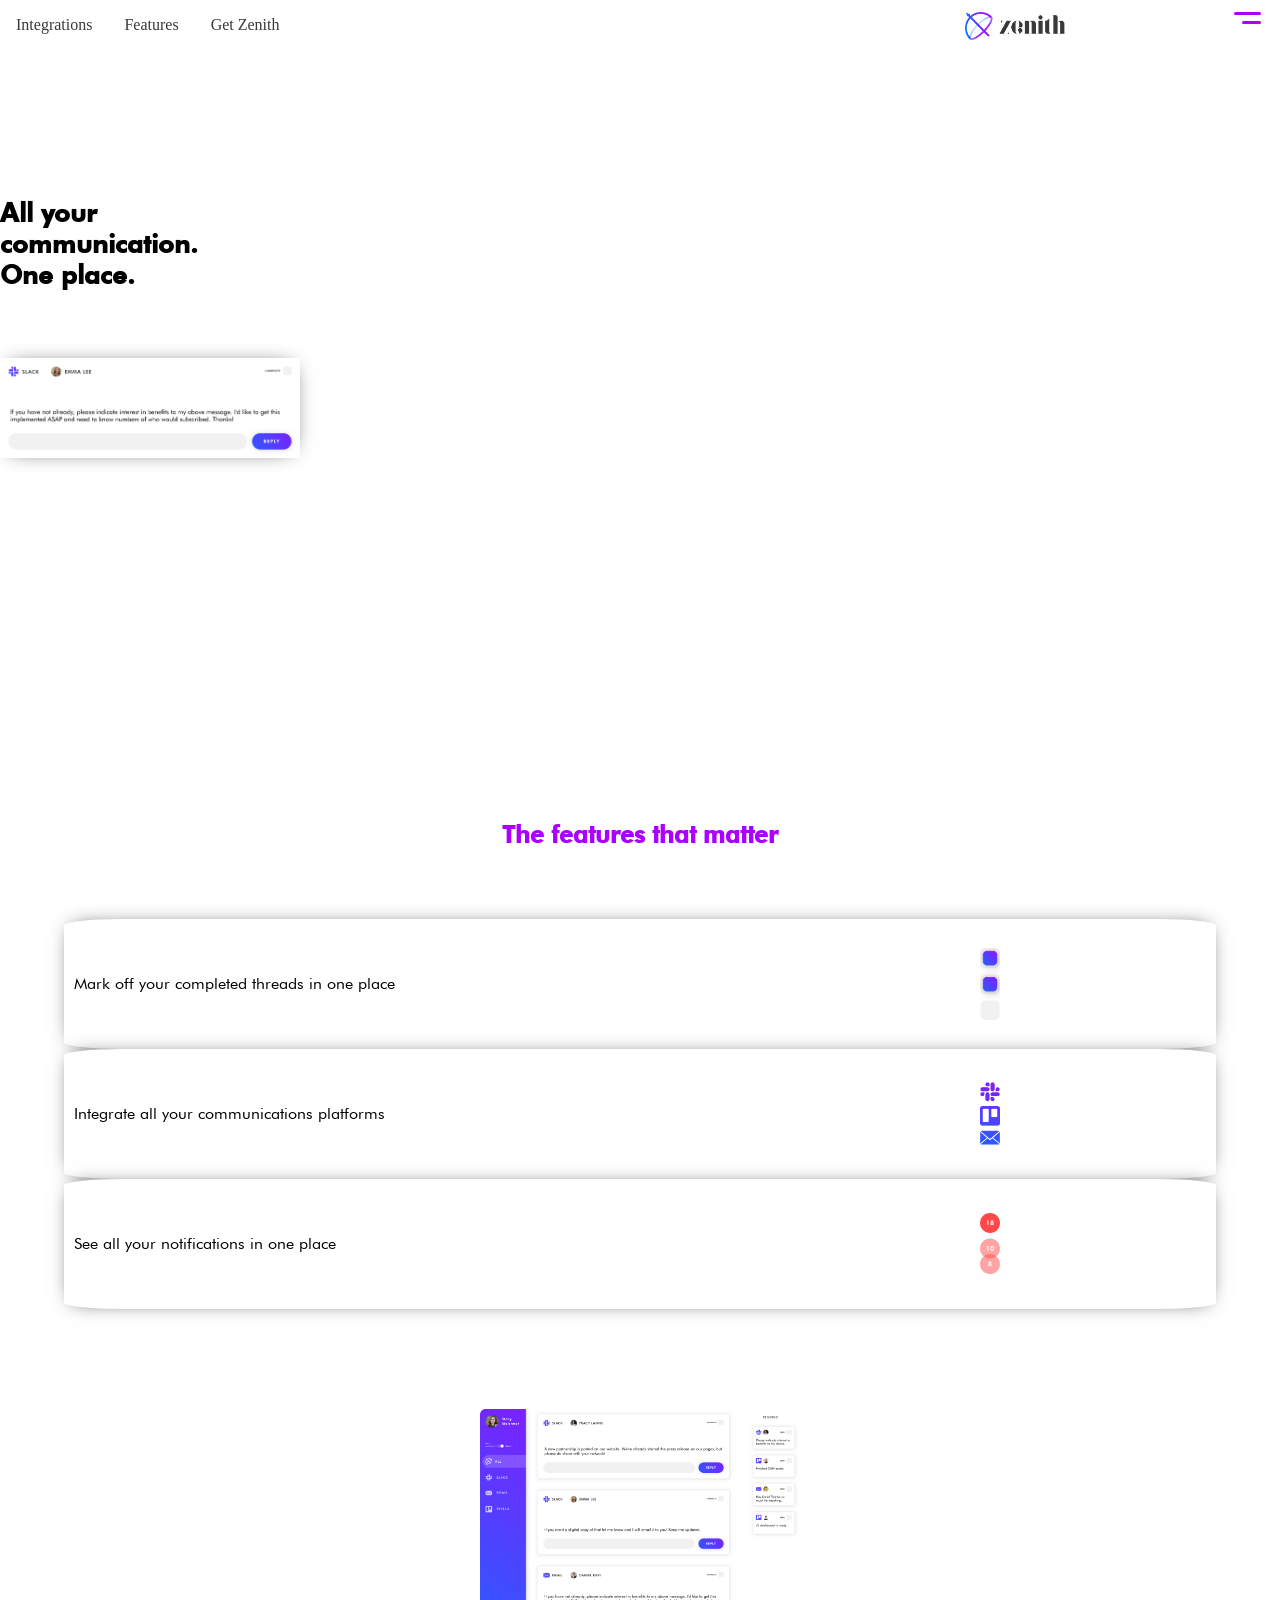
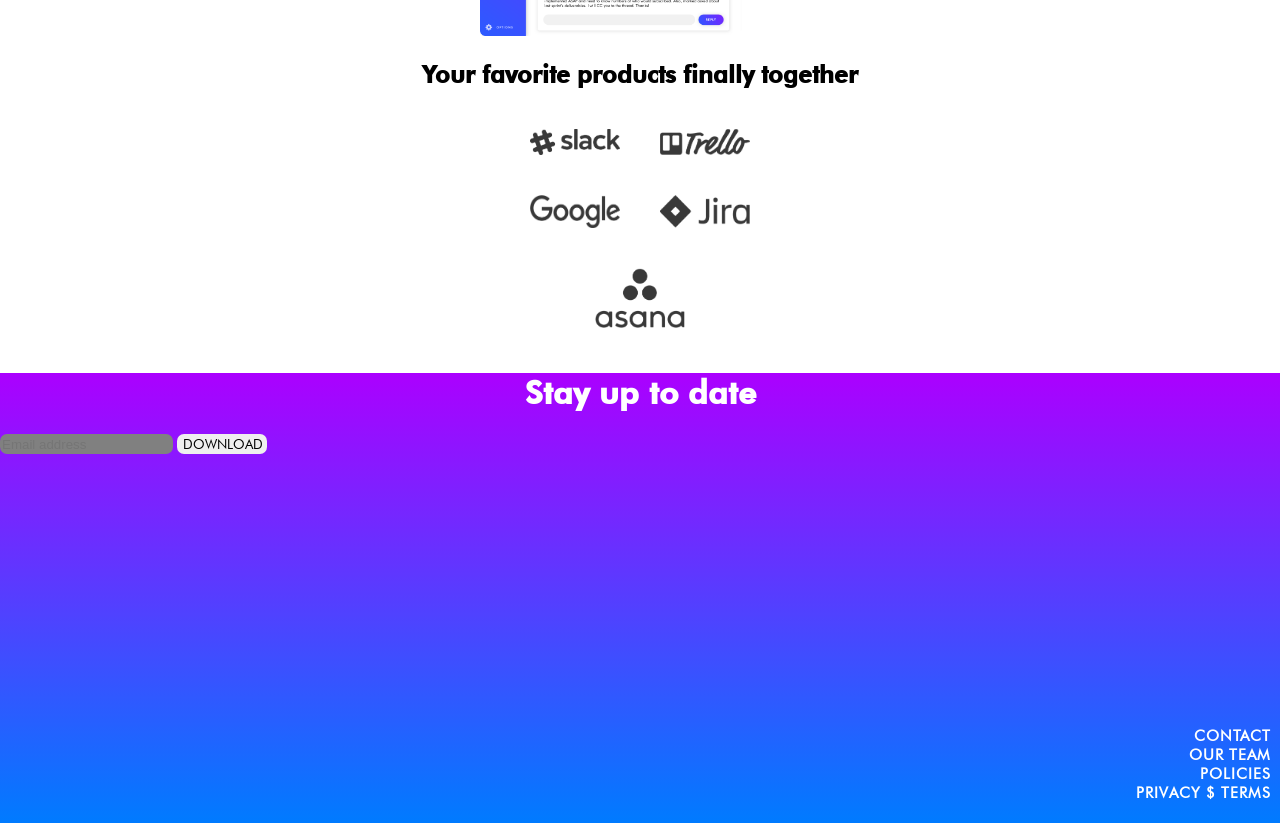
==== index.html @ c6f6fc28 "background image problem" ====
<!DOCTYPE html>
<html lang="en">
<head>
    <meta charset="UTF-8">
    <meta name="viewport" content="width=device-width, initial-scale=1.0">
    <title>Zenith Landing Page</title>
    <link href="style.css" rel="stylesheet">
    <script src="script.js" defer></script>
</head>

<body>
    <!-- NavBar start -->
    <nav class="navbar">
        <div class="navbar_brand-title"></div>  
        <a href="#" class="navbar_toggle">
            <img class="navbar_logo" src="Images-fonts/zenith-logo.png">
            <span class="navbar_bar"></span>
            <span id="navbar_bar2" class="navbar_bar"></span>
        </a>
        <div class="navbar_links">
            <ul>
                <li><a href="#">Integrations</a></li>
                <li><a href="#">Features</a></li>
                <li><a href="#">Get Zenith</a></li>

            </ul>
        </div>

    </nav>
    <!-- NavBar end -->

    <div class="hero">
        <div class="hero_title"> <h1>All your<br> communication. <br> One place. </h1> </div>
        <img class="hero_card" src="Images-fonts/inbound-card.png">
    </div>

    <section class="cards">
      <h2 class="cards_title">The features that matter</h2>
        <div class="cards_parent">
            <div class="cards_card"> <p>Mark off your completed threads in one place</p> <img src="Images-fonts/features-checkboxes.png" alt="checkbox"> </div>
            <div class="cards_card"> <p>Integrate all your communications platforms</p> <img src="Images-fonts/features-integrations.png" alt="integration icons"></div>
            <div class="cards_card"><p>See all your notifications in one place</p> <img src="Images-fonts/features-notifications.png" alt="notifications icons"></div>
            <div class="cards_picture"><img class="cards_picture" src="Images-fonts/zenith-dasboard.png"></div>
        </div> 
    </section>
    
    <h2 class="brand_title"> Your favorite products finally together</h2>

    <section class="brands">
       
            <div class="brands_div">
                <div class="parent_icon1">
                   <img class="brand_icon" src="Images-fonts/slack-full.png" alt="slack">
                   <img class="brand_icon" src="Images-fonts/trello.png" alt="trello">
                </div>

                <div class="parent_icon2">
                    <img class="brand_icon" src="Images-fonts/google.png" alt="google">
                    <img class="brand_icon" src="Images-fonts/jira.png" alt="Jira">
                </div>

                <img class="brand_icon5" src="Images-fonts/asana.png" alt="asana">

         
             </div>
        
       
    </section>

    <footer class="footer">
        <h1 class="footer_title">Stay up to date</h1>
        <form class="footer_form" action="email">
            <label for="email"></label>
            <input type="email"  class="footer_email" name="email" placeholder="Email address">

            <label  for="button"></label>
            <input value="DOWNLOAD" type="submit" class="footer_button" name="button" placeholder="DOWNLOAD">
        </form>
            <div class="footer_parent">
                <ul class="footer_links">
                    <li><a href="#">CONTACT</a></li>
                    <li><a href="#">OUR TEAM</a></li>
                    <li><a href="#">POLICIES</a></li>
                    <li><a href="#">PRIVACY $ TERMS</a></li>

                </ul>
            </div>
    </footer>
</body>
</html>
---- style.css ----
@font-face {
  src: url(Images-fonts/futura-heavy.ttf);
  font-family: heavy;
}

@font-face {
  src: url(Images-fonts/futura-book.ttf);
  font-family: book;
}

* {
  -webkit-box-sizing: border-box;
          box-sizing: border-box;
}

body {
  margin: 0;
  padding: 0;
}

.navbar {
  display: -webkit-box;
  display: -ms-flexbox;
  display: flex;
  -webkit-box-align: center;
      -ms-flex-align: center;
          align-items: center;
}

.navbar .navbar_logo {
  width: 100px;
  position: absolute;
  right: 200px;
}

.navbar .navbar_toggle {
  position: absolute;
  top: 0.75rem;
  right: 15px;
  display: -webkit-box;
  display: -ms-flexbox;
  display: flex;
  -webkit-box-orient: vertical;
  -webkit-box-direction: normal;
      -ms-flex-direction: column;
          flex-direction: column;
  -webkit-box-pack: justify;
      -ms-flex-pack: justify;
          justify-content: space-between;
  width: 31px;
  height: 12px;
}

.navbar .navbar_toggle .navbar_bar {
  margin-left: 0px;
  height: 3px;
  width: 27px;
  background-color: #ab00ff;
  border-radius: 100px;
  margin-left: 0px;
}

.navbar .navbar_toggle #navbar_bar2 {
  width: 19px;
  position: relative;
  left: 8px;
}

.navbar .brand-title {
  font-size: 1.5rem;
  margin: 0.5rem;
}

.navbar .navbar_links li:hover {
  background-color: #ab00ff;
}

.navbar .navbar_links ul {
  margin: 0;
  padding: 0;
  display: -webkit-box;
  display: -ms-flexbox;
  display: flex;
}

.navbar .navbar_links ul li {
  list-style: none;
}

.navbar .navbar_links ul li a {
  text-decoration: none;
  color: #393939;
  padding: 1rem;
  display: block;
}

@media (max-width: 400px) {
  .navbar_links {
    display: none;
  }
  .navbar {
    -webkit-box-orient: vertical;
    -webkit-box-direction: normal;
        -ms-flex-direction: column;
            flex-direction: column;
    -webkit-box-align: start;
        -ms-flex-align: start;
            align-items: flex-start;
  }
  .navbar .navbar_links {
    width: 100%;
  }
  .navbar .navbar_links ul {
    -webkit-box-orient: vertical;
    -webkit-box-direction: normal;
        -ms-flex-direction: column;
            flex-direction: column;
    width: 100%;
  }
  .navbar .navbar_links ul li {
    text-align: center;
  }
  .navbar .navbar_links ul li a {
    padding: 0.5rem 1rem;
  }
  .navbar .navbar_links.active {
    display: -webkit-box;
    display: -ms-flexbox;
    display: flex;
  }
}

@media (min-width: 550px) {
  .navbar_toggle {
    display: none;
  }
  .navbar_links {
    display: -webkit-box;
    display: -ms-flexbox;
    display: flex;
  }
}

.hero {
  background-image: url("./Images-fonts/hero-bg-texture.png");
  width: 100%;
  height: 500px;
}

.hero .hero_title {
  padding-top: 130px;
  font-size: 13px;
  font-family: heavy;
}

.hero .hero_card {
  width: 300px;
  height: 100px;
  margin-top: 50px;
  -webkit-box-shadow: 0 0 20px -10px;
          box-shadow: 0 0 20px -10px;
}

.brand_title {
  font-family: heavy;
  text-align: center;
}

.cards {
  padding-top: 250px;
}

.cards .cards_picture {
  width: 320px;
  margin-top: 50px;
}

.cards .cards_parent {
  display: -webkit-box;
  display: -ms-flexbox;
  display: flex;
  -webkit-box-orient: vertical;
  -webkit-box-direction: normal;
      -ms-flex-direction: column;
          flex-direction: column;
  -webkit-box-align: center;
      -ms-flex-align: center;
          align-items: center;
}

.cards .cards_title {
  text-align: center;
  font-family: heavy;
  color: #ab00ff;
  margin-bottom: 70px;
}

.cards .cards_card {
  display: -ms-grid;
  display: grid;
  -ms-grid-columns: 80% 20%;
      grid-template-columns: 80% 20%;
  border: solid black;
  border-width: 0px;
  border-radius: 5%;
  -webkit-box-shadow: 0 0 20px -10px;
          box-shadow: 0 0 20px -10px;
  background-color: white;
  height: 130px;
  -webkit-box-align: center;
      -ms-flex-align: center;
          align-items: center;
  padding: 10px;
  width: 90%;
  font-family: book;
}

.cards .cards_card img {
  width: 20px;
}

.brands {
  display: -webkit-box;
  display: -ms-flexbox;
  display: flex;
  -webkit-box-pack: center;
      -ms-flex-pack: center;
          justify-content: center;
  text-align: center;
}

.brands .brands_div img {
  width: 130px;
  padding: 20px;
}

.brands .brands_div .parent_icon1 {
  display: -webkit-box;
  display: -ms-flexbox;
  display: flex;
  -webkit-box-orient: horizontal;
  -webkit-box-direction: normal;
      -ms-flex-direction: row;
          flex-direction: row;
}

.brands .brands_div .parent_icon2 {
  display: -webkit-box;
  display: -ms-flexbox;
  display: flex;
  -webkit-box-orient: horizontal;
  -webkit-box-direction: normal;
      -ms-flex-direction: row;
          flex-direction: row;
}

.footer {
  background: -webkit-gradient(linear, left top, left bottom, from(#ab00ff), to(#007bff));
  background: linear-gradient(#ab00ff, #007bff);
  width: 100%;
  height: 450px;
}

.footer .footer_button {
  border: none;
  width: 90px;
  height: 20px;
  font-family: book;
}

.footer .footer_title {
  color: white;
  font-family: heavy;
  text-align: center;
}

.footer .footer_email {
  border: none;
  background-color: grey;
  border-radius: 7px;
  height: 20px;
}

.footer .footer_button {
  border-radius: 7px;
}

.footer .footer_parent {
  height: 82%;
  display: -webkit-box;
  display: -ms-flexbox;
  display: flex;
  -webkit-box-pack: end;
      -ms-flex-pack: end;
          justify-content: flex-end;
}

.footer .footer_parent .footer_links {
  list-style-type: none;
  font-family: book;
  display: -webkit-box;
  display: -ms-flexbox;
  display: flex;
  -webkit-box-orient: vertical;
  -webkit-box-direction: normal;
      -ms-flex-direction: column;
          flex-direction: column;
  -webkit-box-align: end;
      -ms-flex-align: end;
          align-items: flex-end;
  -webkit-box-pack: end;
      -ms-flex-pack: end;
          justify-content: flex-end;
  padding: 5px;
  -ms-flex-item-align: end;
      align-self: flex-end;
}

.footer .footer_parent li a {
  text-decoration: none;
  color: white;
  font-family: "book";
  font-weight: bold;
  font-size: 15px;
  margin: 4px;
  letter-spacing: 1px;
}
/*# sourceMappingURL=style.css.map */
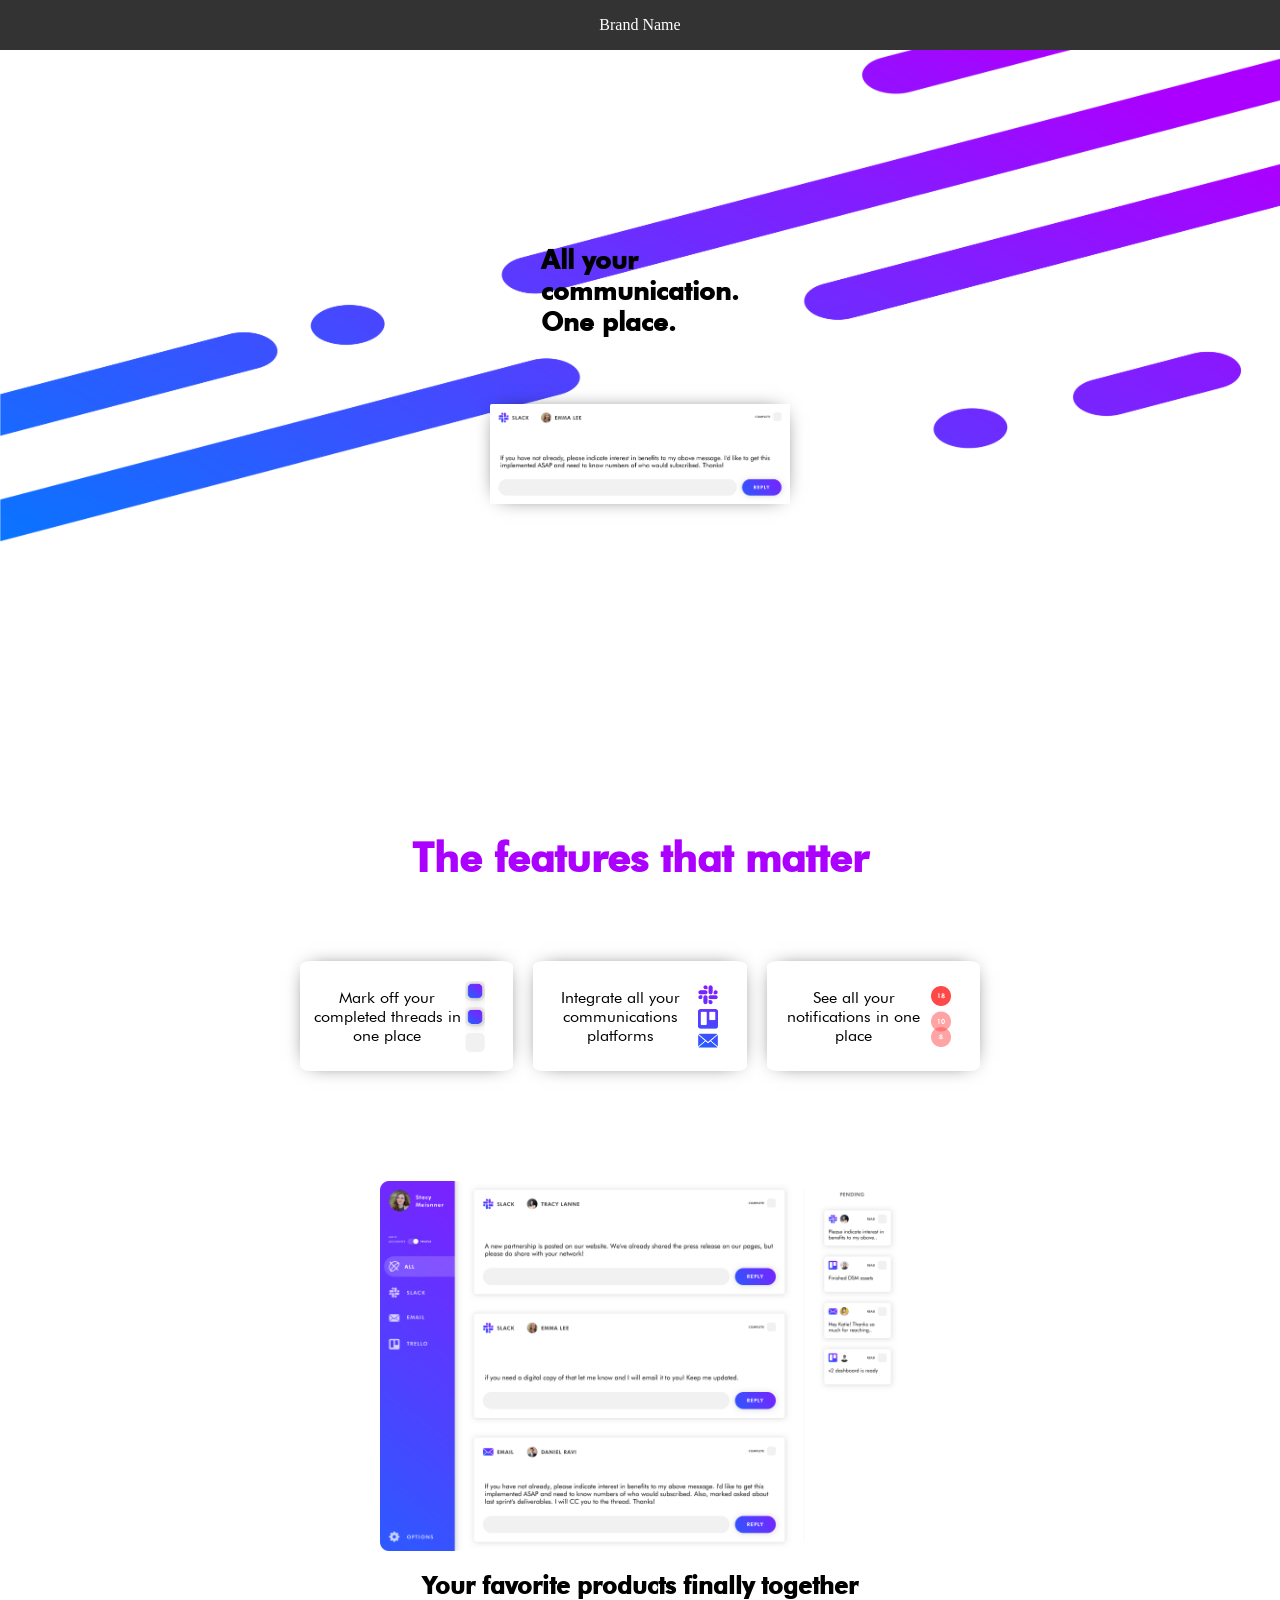
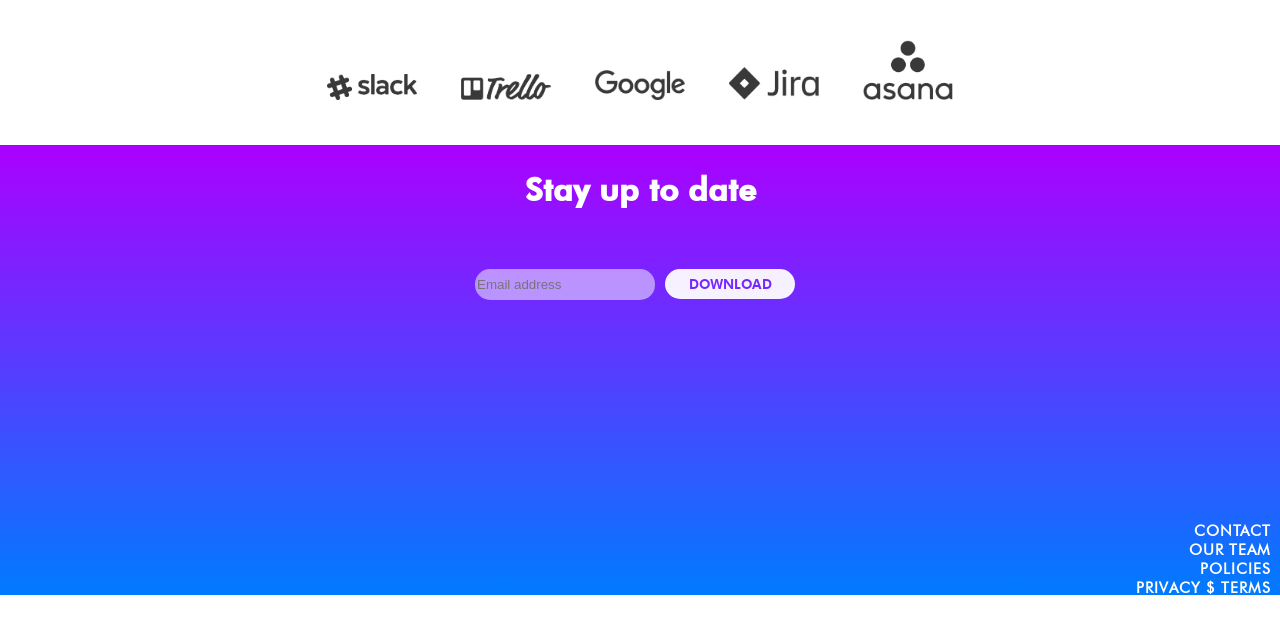
==== commit b84a401d: "navbar issues" ====
--- a/index.html
+++ b/index.html
@@ -1,90 +1,86 @@
-<!DOCTYPE html>
+
 <html lang="en">
-<head>
-    <meta charset="UTF-8">
-    <meta name="viewport" content="width=device-width, initial-scale=1.0">
-    <title>Zenith Landing Page</title>
-    <link href="style.css" rel="stylesheet">
-    <script src="script.js" defer></script>
-</head>
+    <head>
+        <meta charset="UTF-8">
+        <meta name="viewport" content="width=device-width, initial-scale=1.0">
+        <title>Zenith Landing Page</title>
+        <link href="style.css" rel="stylesheet">
+        <script src="script.js" defer></script>
+    </head>
+    
+    <body>
+        <!-- NavBar start -->
 
-<body>
-    <!-- NavBar start -->
-    <nav class="navbar">
-        <div class="navbar_brand-title"></div>  
-        <a href="#" class="navbar_toggle">
-            <img class="navbar_logo" src="Images-fonts/zenith-logo.png">
-            <span class="navbar_bar"></span>
-            <span id="navbar_bar2" class="navbar_bar"></span>
-        </a>
-        <div class="navbar_links">
-            <ul>
-                <li><a href="#">Integrations</a></li>
-                <li><a href="#">Features</a></li>
-                <li><a href="#">Get Zenith</a></li>
-
-            </ul>
-        </div>
-
-    </nav>
-    <!-- NavBar end -->
-
-    <div class="hero">
-        <div class="hero_title"> <h1>All your<br> communication. <br> One place. </h1> </div>
-        <img class="hero_card" src="Images-fonts/inbound-card.png">
-    </div>
-
-    <section class="cards">
-      <h2 class="cards_title">The features that matter</h2>
-        <div class="cards_parent">
-            <div class="cards_card"> <p>Mark off your completed threads in one place</p> <img src="Images-fonts/features-checkboxes.png" alt="checkbox"> </div>
-            <div class="cards_card"> <p>Integrate all your communications platforms</p> <img src="Images-fonts/features-integrations.png" alt="integration icons"></div>
-            <div class="cards_card"><p>See all your notifications in one place</p> <img src="Images-fonts/features-notifications.png" alt="notifications icons"></div>
-            <div class="cards_picture"><img class="cards_picture" src="Images-fonts/zenith-dasboard.png"></div>
-        </div> 
-    </section>
-    
-    <h2 class="brand_title"> Your favorite products finally together</h2>
-
-    <section class="brands">
-       
-            <div class="brands_div">
-                <div class="parent_icon1">
-                   <img class="brand_icon" src="Images-fonts/slack-full.png" alt="slack">
-                   <img class="brand_icon" src="Images-fonts/trello.png" alt="trello">
-                </div>
-
-                <div class="parent_icon2">
-                    <img class="brand_icon" src="Images-fonts/google.png" alt="google">
-                    <img class="brand_icon" src="Images-fonts/jira.png" alt="Jira">
-                </div>
-
-                <img class="brand_icon5" src="Images-fonts/asana.png" alt="asana">
-
-         
-             </div>
-        
-       
-    </section>
-
-    <footer class="footer">
-        <h1 class="footer_title">Stay up to date</h1>
-        <form class="footer_form" action="email">
-            <label for="email"></label>
-            <input type="email"  class="footer_email" name="email" placeholder="Email address">
-
-            <label  for="button"></label>
-            <input value="DOWNLOAD" type="submit" class="footer_button" name="button" placeholder="DOWNLOAD">
-        </form>
-            <div class="footer_parent">
-                <ul class="footer_links">
-                    <li><a href="#">CONTACT</a></li>
-                    <li><a href="#">OUR TEAM</a></li>
-                    <li><a href="#">POLICIES</a></li>
-                    <li><a href="#">PRIVACY $ TERMS</a></li>
-
+        <nav class="navbar">
+            <!-- title -->
+            <p class="brand-title">Brand Name</p>
+            <!-- hamburger menu -->
+            <a href="#" id="toggle-button" class="toggle-button">
+                <!-- spans are used to represent each bar -->
+                <span class="bar"></span>
+                <span class="bar"></span>
+                <span class="bar"></span>
+            </a>
+            <!-- nav-links -->
+            <div class="navbar-links">
+                <ul>
+                    <li><a href="#">Home</a></li>
+                    <li><a href="#">About</a></li>
+                    <li><a href="#">Contact</a></li>
                 </ul>
             </div>
-    </footer>
-</body>
-</html>+        </nav>
+        <!-- NavBar end -->
+    
+        <div class="hero">
+            <div class="hero_title"> <h1>All your<br> communication. <br> One place. </h1> </div>
+            <img class="hero_card" src="Images-fonts/inbound-card.png">
+        </div>
+    
+        <section class="cards">
+          <h2 class="cards_title">The features that matter</h2>
+            <div class="cards_parent">
+                <div class="cards_card"> <p>Mark off your completed threads in one place</p> <img src="Images-fonts/features-checkboxes.png" alt="checkbox"> </div>
+                <div class="cards_card"> <p>Integrate all your communications platforms</p> <img src="Images-fonts/features-integrations.png" alt="integration icons"></div>
+                <div class="cards_card"><p>See all your notifications in one place</p> <img src="Images-fonts/features-notifications.png" alt="notifications icons"></div>
+            </div> 
+             <div class="cards_picture"><img class="cards_picture" src="Images-fonts/zenith-dasboard.png"></div>
+
+        </section>
+        
+        <h2 class="brand_title"> Your favorite products finally together</h2>
+    
+        <section class="brands">
+           
+                <div class="brands_div">
+                    <img class="brand_icon1" src="Images-fonts/slack-full.png" alt="slack">
+                    <img class="brand_icon2" src="Images-fonts/trello.png" alt="trello">
+                    <img class="brand_icon3" src="Images-fonts/google.png" alt="google">
+                    <img class="brand_icon4" src="Images-fonts/jira.png" alt="Jira">
+                    <img class="brand_icon5" src="Images-fonts/asana.png" alt="asana">
+                 </div>
+            
+           
+        </section>
+    
+        <footer class="footer">
+            <h1 class="footer_title">Stay up to date</h1>
+            <form class="footer_form" action="email">
+                <label for="email"></label>
+                <input type="email"  class="footer_email" name="email" placeholder="Email address">
+    
+                <label  for="button"></label>
+                <input value="DOWNLOAD" type="submit" class="footer_button" name="button" placeholder="DOWNLOAD">
+            </form>
+                <div class="footer_parent">
+                    <ul class="footer_links">
+                        <li><a href="#">CONTACT</a></li>
+                        <li><a href="#">OUR TEAM</a></li>
+                        <li><a href="#">POLICIES</a></li>
+                        <li><a href="#">PRIVACY $ TERMS</a></li>
+    
+                    </ul>
+                </div>
+        </footer>
+    </body>
+    </html>
--- a/style.css
+++ b/style.css
@@ -22,127 +22,110 @@
   display: -webkit-box;
   display: -ms-flexbox;
   display: flex;
+  -webkit-box-orient: vertical;
+  -webkit-box-direction: normal;
+      -ms-flex-direction: column;
+          flex-direction: column;
+  -webkit-box-pack: center;
+      -ms-flex-pack: center;
+          justify-content: center;
   -webkit-box-align: center;
       -ms-flex-align: center;
           align-items: center;
-}
-
-.navbar .navbar_logo {
-  width: 100px;
+  background-color: #333;
+  color: white;
+}
+
+.navbar .navbar-title {
+  font-size: 1rem;
+  margin: 1em;
+  margin-right: 3em;
+}
+
+.navbar .navbar-links.active {
+  display: -webkit-box;
+  display: -ms-flexbox;
+  display: flex;
+}
+
+.navbar .navbar-links {
+  width: 100%;
+  display: none;
+}
+
+.navbar .navbar-links a {
+  width: 100%;
+  text-decoration: none;
+  color: white;
+  /* padding: 1rem; */
+  font-size: .75rem;
+}
+
+.navbar .navbar-links .toggle-button {
   position: absolute;
-  right: 200px;
-}
-
-.navbar .navbar_toggle {
-  position: absolute;
-  top: 0.75rem;
-  right: 15px;
-  display: -webkit-box;
-  display: -ms-flexbox;
-  display: flex;
-  -webkit-box-orient: vertical;
-  -webkit-box-direction: normal;
-      -ms-flex-direction: column;
-          flex-direction: column;
-  -webkit-box-pack: justify;
-      -ms-flex-pack: justify;
-          justify-content: space-between;
-  width: 31px;
-  height: 12px;
-}
-
-.navbar .navbar_toggle .navbar_bar {
-  margin-left: 0px;
+  top: 1rem;
+  right: 1rem;
+  display: -webkit-box;
+  display: -ms-flexbox;
+  display: flex;
+  -webkit-box-orient: vertical;
+  -webkit-box-direction: normal;
+      -ms-flex-direction: column;
+          flex-direction: column;
+  -webkit-box-pack: space-evenly;
+      -ms-flex-pack: space-evenly;
+          justify-content: space-evenly;
+  width: 25px;
+  height: 21px;
+}
+
+.navbar .navbar-links .toggle-button .bar {
+  display: inline-block;
   height: 3px;
-  width: 27px;
-  background-color: #ab00ff;
-  border-radius: 100px;
-  margin-left: 0px;
-}
-
-.navbar .navbar_toggle #navbar_bar2 {
-  width: 19px;
-  position: relative;
-  left: 8px;
-}
-
-.navbar .brand-title {
-  font-size: 1.5rem;
-  margin: 0.5rem;
-}
-
-.navbar .navbar_links li:hover {
-  background-color: #ab00ff;
-}
-
-.navbar .navbar_links ul {
-  margin: 0;
-  padding: 0;
-  display: -webkit-box;
-  display: -ms-flexbox;
-  display: flex;
-}
-
-.navbar .navbar_links ul li {
+  width: 100%;
+  background-color: white;
+}
+
+.navbar .navbar-links ul {
+  display: -webkit-box;
+  display: -ms-flexbox;
+  display: flex;
+  -webkit-box-orient: vertical;
+  -webkit-box-direction: normal;
+      -ms-flex-direction: column;
+          flex-direction: column;
+  text-align: center;
+  width: 100%;
+}
+
+.navbar .navbar-links ul li {
   list-style: none;
-}
-
-.navbar .navbar_links ul li a {
-  text-decoration: none;
-  color: #393939;
-  padding: 1rem;
-  display: block;
-}
-
-@media (max-width: 400px) {
-  .navbar_links {
-    display: none;
-  }
-  .navbar {
-    -webkit-box-orient: vertical;
-    -webkit-box-direction: normal;
-        -ms-flex-direction: column;
-            flex-direction: column;
-    -webkit-box-align: start;
-        -ms-flex-align: start;
-            align-items: flex-start;
-  }
-  .navbar .navbar_links {
-    width: 100%;
-  }
-  .navbar .navbar_links ul {
-    -webkit-box-orient: vertical;
-    -webkit-box-direction: normal;
-        -ms-flex-direction: column;
-            flex-direction: column;
-    width: 100%;
-  }
-  .navbar .navbar_links ul li {
-    text-align: center;
-  }
-  .navbar .navbar_links ul li a {
-    padding: 0.5rem 1rem;
-  }
-  .navbar .navbar_links.active {
-    display: -webkit-box;
-    display: -ms-flexbox;
-    display: flex;
-  }
-}
-
-@media (min-width: 550px) {
-  .navbar_toggle {
-    display: none;
-  }
-  .navbar_links {
-    display: -webkit-box;
-    display: -ms-flexbox;
-    display: flex;
-  }
+  width: 100%;
+}
+
+.navbar .navbar-links ul li:hover {
+  background-color: #555;
 }
 
 .hero {
+  display: -webkit-box;
+  display: -ms-flexbox;
+  display: flex;
+  -webkit-box-orient: vertical;
+  -webkit-box-direction: normal;
+      -ms-flex-direction: column;
+          flex-direction: column;
+  -webkit-box-pack: center;
+      -ms-flex-pack: center;
+          justify-content: center;
+  margin: auto;
+  -webkit-box-align: center;
+      -ms-flex-align: center;
+          align-items: center;
   background-image: url("./Images-fonts/hero-bg-texture.png");
+  background-position: center;
+  background-repeat: no-repeat;
+  background-size: cover;
   width: 100%;
   height: 500px;
 }
@@ -196,6 +179,7 @@
 }
 
 .cards .cards_card {
+  margin: 10px;
   display: -ms-grid;
   display: grid;
   -ms-grid-columns: 80% 20%;
@@ -206,12 +190,13 @@
   -webkit-box-shadow: 0 0 20px -10px;
           box-shadow: 0 0 20px -10px;
   background-color: white;
-  height: 130px;
+  height: 110px;
   -webkit-box-align: center;
       -ms-flex-align: center;
           align-items: center;
-  padding: 10px;
-  width: 90%;
+  text-align: center;
+  padding: 20px;
+  width: 70%;
   font-family: book;
 }
 
@@ -261,11 +246,24 @@
   height: 450px;
 }
 
+.footer .footer_form {
+  display: -webkit-box;
+  display: -ms-flexbox;
+  display: flex;
+  -webkit-box-pack: center;
+      -ms-flex-pack: center;
+          justify-content: center;
+  margin-top: 50px;
+}
+
 .footer .footer_button {
   border: none;
-  width: 90px;
-  height: 20px;
-  font-family: book;
+  width: 130px;
+  height: 30px;
+  font-family: heavy;
+  margin: center;
+  margin: 10px;
+  mix-blend-mode: screen;
 }
 
 .footer .footer_title {
@@ -276,17 +274,35 @@
 
 .footer .footer_email {
   border: none;
-  background-color: grey;
-  border-radius: 7px;
-  height: 20px;
+  border-radius: 15px;
+  width: 180px;
+  height: 31px;
+  background-color: rgba(255, 255, 255, 0.5);
+  margin-top: 10px;
+}
+
+.footer .footer_email ::-webkit-input-placeholder {
+  color: white;
+}
+
+.footer .footer_email :-ms-input-placeholder {
+  color: white;
+}
+
+.footer .footer_email ::-ms-input-placeholder {
+  color: white;
+}
+
+.footer .footer_email ::placeholder {
+  color: white;
 }
 
 .footer .footer_button {
-  border-radius: 7px;
+  border-radius: 15px;
 }
 
 .footer .footer_parent {
-  height: 82%;
+  height: 65%;
   display: -webkit-box;
   display: -ms-flexbox;
   display: flex;
@@ -325,4 +341,142 @@
   margin: 4px;
   letter-spacing: 1px;
 }
+
+@media (min-width: 550px) {
+  .footer_button {
+    border: none;
+    width: 160px;
+    height: 40px;
+    font-family: heavy;
+    margin: center;
+    mix-blend-mode: screen;
+  }
+  .footer_title {
+    color: white;
+    font-family: heavy;
+    text-align: center;
+    padding-top: 25px;
+  }
+  .footer_email {
+    border: none;
+    border-radius: 15px;
+    width: 220px;
+    height: 40px;
+    background-color: rgba(255, 255, 255, 0.5);
+  }
+  .footer_email ::-webkit-input-placeholder {
+    color: white;
+  }
+  .footer_email :-ms-input-placeholder {
+    color: white;
+  }
+  .footer_email ::-ms-input-placeholder {
+    color: white;
+  }
+  .footer_email ::placeholder {
+    color: white;
+  }
+  .footer_email .footer_button {
+    border-radius: 15px;
+  }
+  .footer_email .footer_parent {
+    height: 45%;
+    display: -webkit-box;
+    display: -ms-flexbox;
+    display: flex;
+    -webkit-box-pack: end;
+        -ms-flex-pack: end;
+            justify-content: flex-end;
+  }
+  .footer_email .footer_parent .footer_links {
+    list-style-type: none;
+    font-family: book;
+    display: -webkit-box;
+    display: -ms-flexbox;
+    display: flex;
+    -webkit-box-orient: vertical;
+    -webkit-box-direction: normal;
+        -ms-flex-direction: column;
+            flex-direction: column;
+    -webkit-box-align: end;
+        -ms-flex-align: end;
+            align-items: flex-end;
+    -webkit-box-pack: end;
+        -ms-flex-pack: end;
+            justify-content: flex-end;
+    padding: 5px;
+    -ms-flex-item-align: end;
+        align-self: flex-end;
+  }
+  .footer_email .footer_parent li a {
+    text-decoration: none;
+    color: white;
+    font-family: "book";
+    font-weight: bold;
+    font-size: 15px;
+    margin: 4px;
+    letter-spacing: 1px;
+  }
+  .brands {
+    display: -webkit-box;
+    display: -ms-flexbox;
+    display: flex;
+    -webkit-box-align: center;
+        -ms-flex-align: center;
+            align-items: center;
+  }
+  .cards {
+    padding-top: 250px;
+    display: -webkit-box;
+    display: -ms-flexbox;
+    display: flex;
+    -webkit-box-orient: vertical;
+    -webkit-box-direction: normal;
+        -ms-flex-direction: column;
+            flex-direction: column;
+    -webkit-box-align: center;
+        -ms-flex-align: center;
+            align-items: center;
+  }
+  .cards .cards_parent {
+    display: -webkit-box;
+    display: -ms-flexbox;
+    display: flex;
+    -webkit-box-orient: horizontal;
+    -webkit-box-direction: normal;
+        -ms-flex-direction: row;
+            flex-direction: row;
+    width: 700px;
+  }
+  .cards .cards_picture {
+    width: 520px;
+    margin-top: 50px;
+  }
+  .cards .cards_title {
+    text-align: center;
+    font-family: heavy;
+    color: #ab00ff;
+    margin-bottom: 70px;
+    font-size: 40px;
+  }
+  .cards .cards_card {
+    display: -ms-grid;
+    display: grid;
+    -ms-grid-columns: 80% 20%;
+        grid-template-columns: 80% 20%;
+    border: solid black;
+    border-width: 0px;
+    border-radius: 5%;
+    -webkit-box-shadow: 0 0 20px -10px;
+            box-shadow: 0 0 20px -10px;
+    background-color: white;
+    height: 110px;
+    padding: 10px;
+    width: 70%;
+    font-family: book;
+  }
+  .cards .cards_card img {
+    width: 20px;
+  }
+}
 /*# sourceMappingURL=style.css.map */
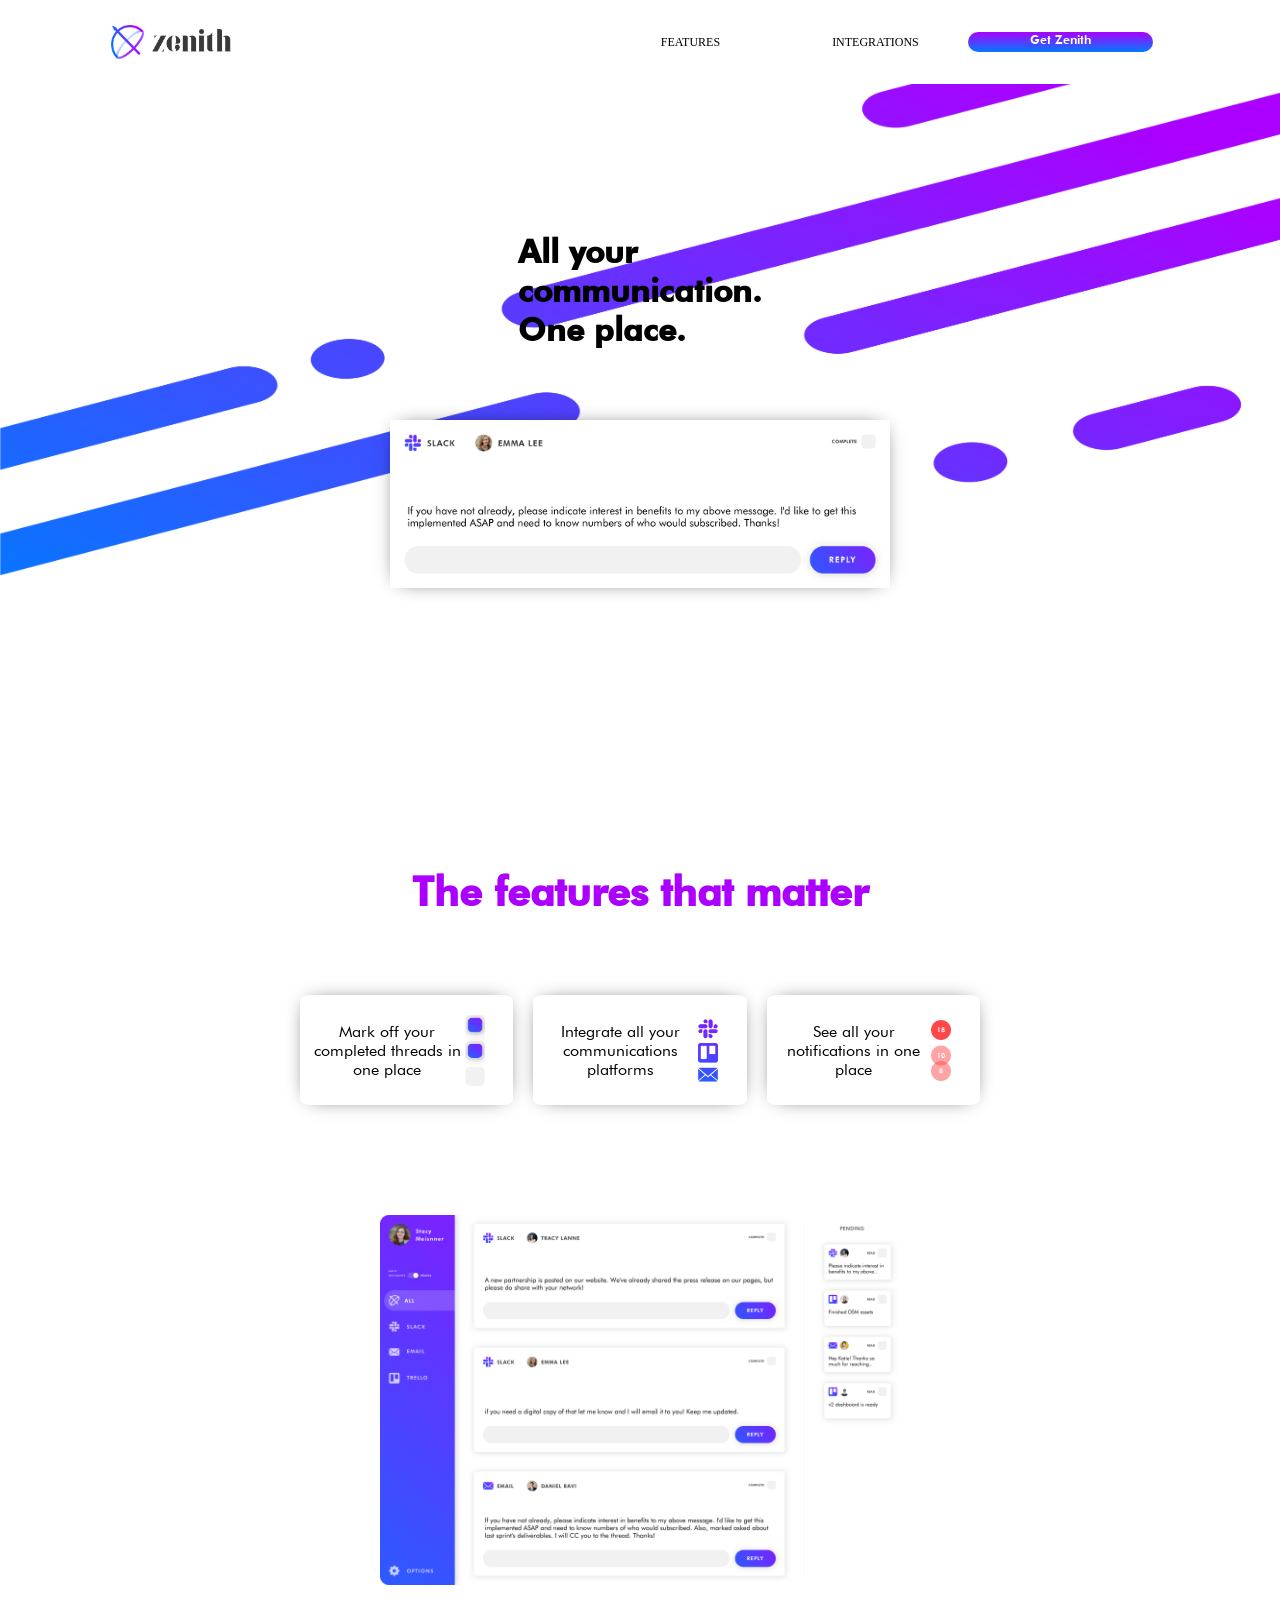
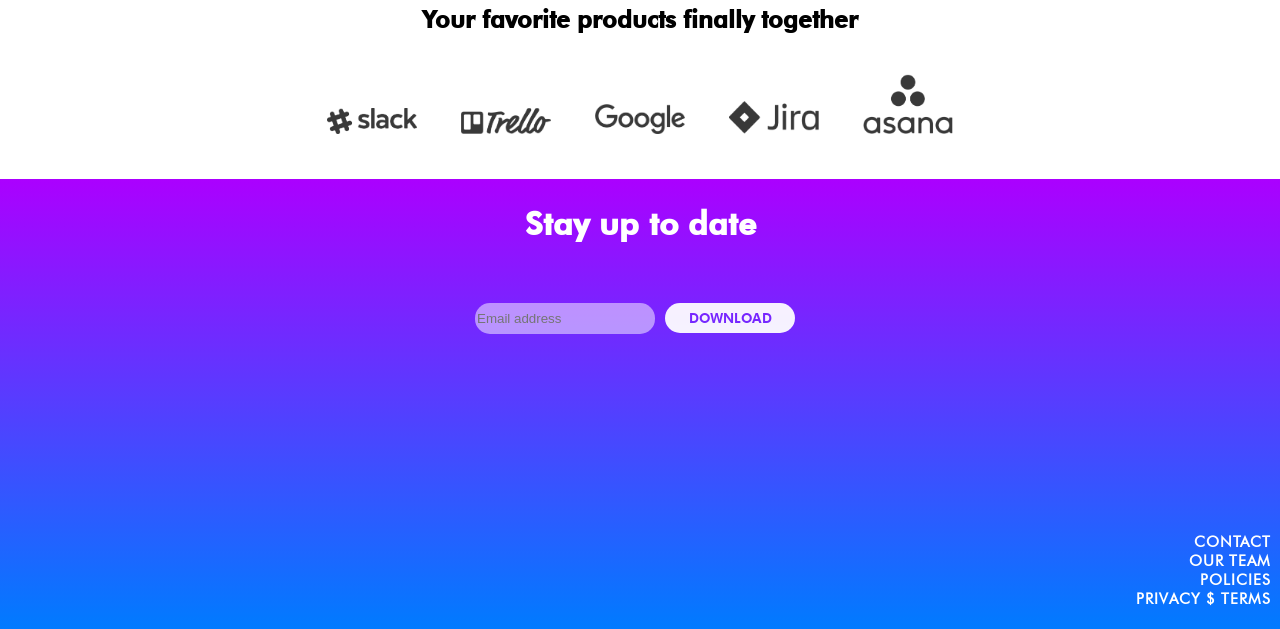
==== commit b30592db: "finished project" ====
--- a/index.html
+++ b/index.html
@@ -13,20 +13,20 @@
 
         <nav class="navbar">
             <!-- title -->
-            <p class="brand-title">Brand Name</p>
+            <img src="Images-fonts/zenith-logo.png" class="brand-title">
             <!-- hamburger menu -->
             <a href="#" id="toggle-button" class="toggle-button">
                 <!-- spans are used to represent each bar -->
                 <span class="bar"></span>
-                <span class="bar"></span>
-                <span class="bar"></span>
+                <span class="bar2"></span>
             </a>
             <!-- nav-links -->
             <div class="navbar-links">
-                <ul>
-                    <li><a href="#">Home</a></li>
-                    <li><a href="#">About</a></li>
-                    <li><a href="#">Contact</a></li>
+                <ul class="navbar-ul">
+                    <li><a href="#">FEATURES</a></li>
+                    <li><a href="#">INTEGRATIONS</a></li>
+
+                    <li> <div class="button"><a href="#">Get Zenith</a></div></li>
                 </ul>
             </div>
         </nav>
--- a/style.css
+++ b/style.css
@@ -32,36 +32,52 @@
   -webkit-box-align: center;
       -ms-flex-align: center;
           align-items: center;
-  background-color: #333;
-  color: white;
-}
-
-.navbar .navbar-title {
+  color: black;
+}
+
+.brand-title {
   font-size: 1rem;
   margin: 1em;
-  margin-right: 3em;
-}
-
-.navbar .navbar-links.active {
-  display: -webkit-box;
-  display: -ms-flexbox;
-  display: flex;
-}
-
-.navbar .navbar-links {
-  width: 100%;
+  margin-right: auto;
+  width: 120px;
+}
+
+.navbar-links {
+  width: 100%;
+  /* display: flex; */
   display: none;
 }
 
-.navbar .navbar-links a {
+.navbar-links ul {
+  display: -webkit-box;
+  display: -ms-flexbox;
+  display: flex;
+  -webkit-box-orient: vertical;
+  -webkit-box-direction: normal;
+      -ms-flex-direction: column;
+          flex-direction: column;
+  text-align: center;
+  width: 100%;
+}
+
+.navbar-links li {
+  list-style: none;
+  width: 100%;
+}
+
+.navbar-links li:hover {
+  background-color: #555;
+}
+
+.navbar-links a {
   width: 100%;
   text-decoration: none;
-  color: white;
+  color: black;
   /* padding: 1rem; */
-  font-size: .75rem;
-}
-
-.navbar .navbar-links .toggle-button {
+  font-size: 0.75rem;
+}
+
+.toggle-button {
   position: absolute;
   top: 1rem;
   right: 1rem;
@@ -79,32 +95,25 @@
   height: 21px;
 }
 
-.navbar .navbar-links .toggle-button .bar {
+.toggle-button .bar {
   display: inline-block;
   height: 3px;
-  width: 100%;
-  background-color: white;
-}
-
-.navbar .navbar-links ul {
-  display: -webkit-box;
-  display: -ms-flexbox;
-  display: flex;
-  -webkit-box-orient: vertical;
-  -webkit-box-direction: normal;
-      -ms-flex-direction: column;
-          flex-direction: column;
-  text-align: center;
-  width: 100%;
-}
-
-.navbar .navbar-links ul li {
-  list-style: none;
-  width: 100%;
-}
-
-.navbar .navbar-links ul li:hover {
-  background-color: #555;
+  width: 130%;
+  background-color: #ab00ff;
+}
+
+.toggle-button .bar2 {
+  display: inline-block;
+  height: 3px;
+  width: 100%;
+  margin-left: 8px;
+  background-color: #ab00ff;
+}
+
+.navbar-links.active {
+  display: -webkit-box;
+  display: -ms-flexbox;
+  display: flex;
 }
 
 .hero {
@@ -302,7 +311,7 @@
 }
 
 .footer .footer_parent {
-  height: 65%;
+  height: 60%;
   display: -webkit-box;
   display: -ms-flexbox;
   display: flex;
@@ -343,6 +352,50 @@
 }
 
 @media (min-width: 550px) {
+  .toggle-button {
+    display: none;
+  }
+  .brand-title {
+    margin: 0;
+    padding: 0;
+    margin-right: 200px;
+  }
+  .navbar {
+    -webkit-box-orient: horizontal;
+    -webkit-box-direction: normal;
+        -ms-flex-direction: row;
+            flex-direction: row;
+    -webkit-box-pack: space-evenly;
+        -ms-flex-pack: space-evenly;
+            justify-content: space-evenly;
+  }
+  .navbar-links {
+    display: -webkit-box;
+    display: -ms-flexbox;
+    display: flex;
+    -webkit-box-pack: center;
+        -ms-flex-pack: center;
+            justify-content: center;
+    padding: 1em;
+    width: 49%;
+  }
+  .navbar-links .button {
+    background: -webkit-gradient(linear, left top, left bottom, from(#ab00ff), to(#007bff));
+    background: linear-gradient(#ab00ff, #007bff);
+    border-radius: 10px;
+    height: 20px;
+    font-family: heavy;
+  }
+  .navbar-links .button a {
+    color: white;
+    text-align: center;
+  }
+  .navbar-links ul {
+    -webkit-box-orient: horizontal;
+    -webkit-box-direction: normal;
+        -ms-flex-direction: row;
+            flex-direction: row;
+  }
   .footer_button {
     border: none;
     width: 160px;
@@ -478,5 +531,12 @@
   .cards .cards_card img {
     width: 20px;
   }
+  .hero .hero_title {
+    font-size: 100%;
+  }
+  .hero .hero_card {
+    width: 500px;
+    height: 200px;
+  }
 }
 /*# sourceMappingURL=style.css.map */
